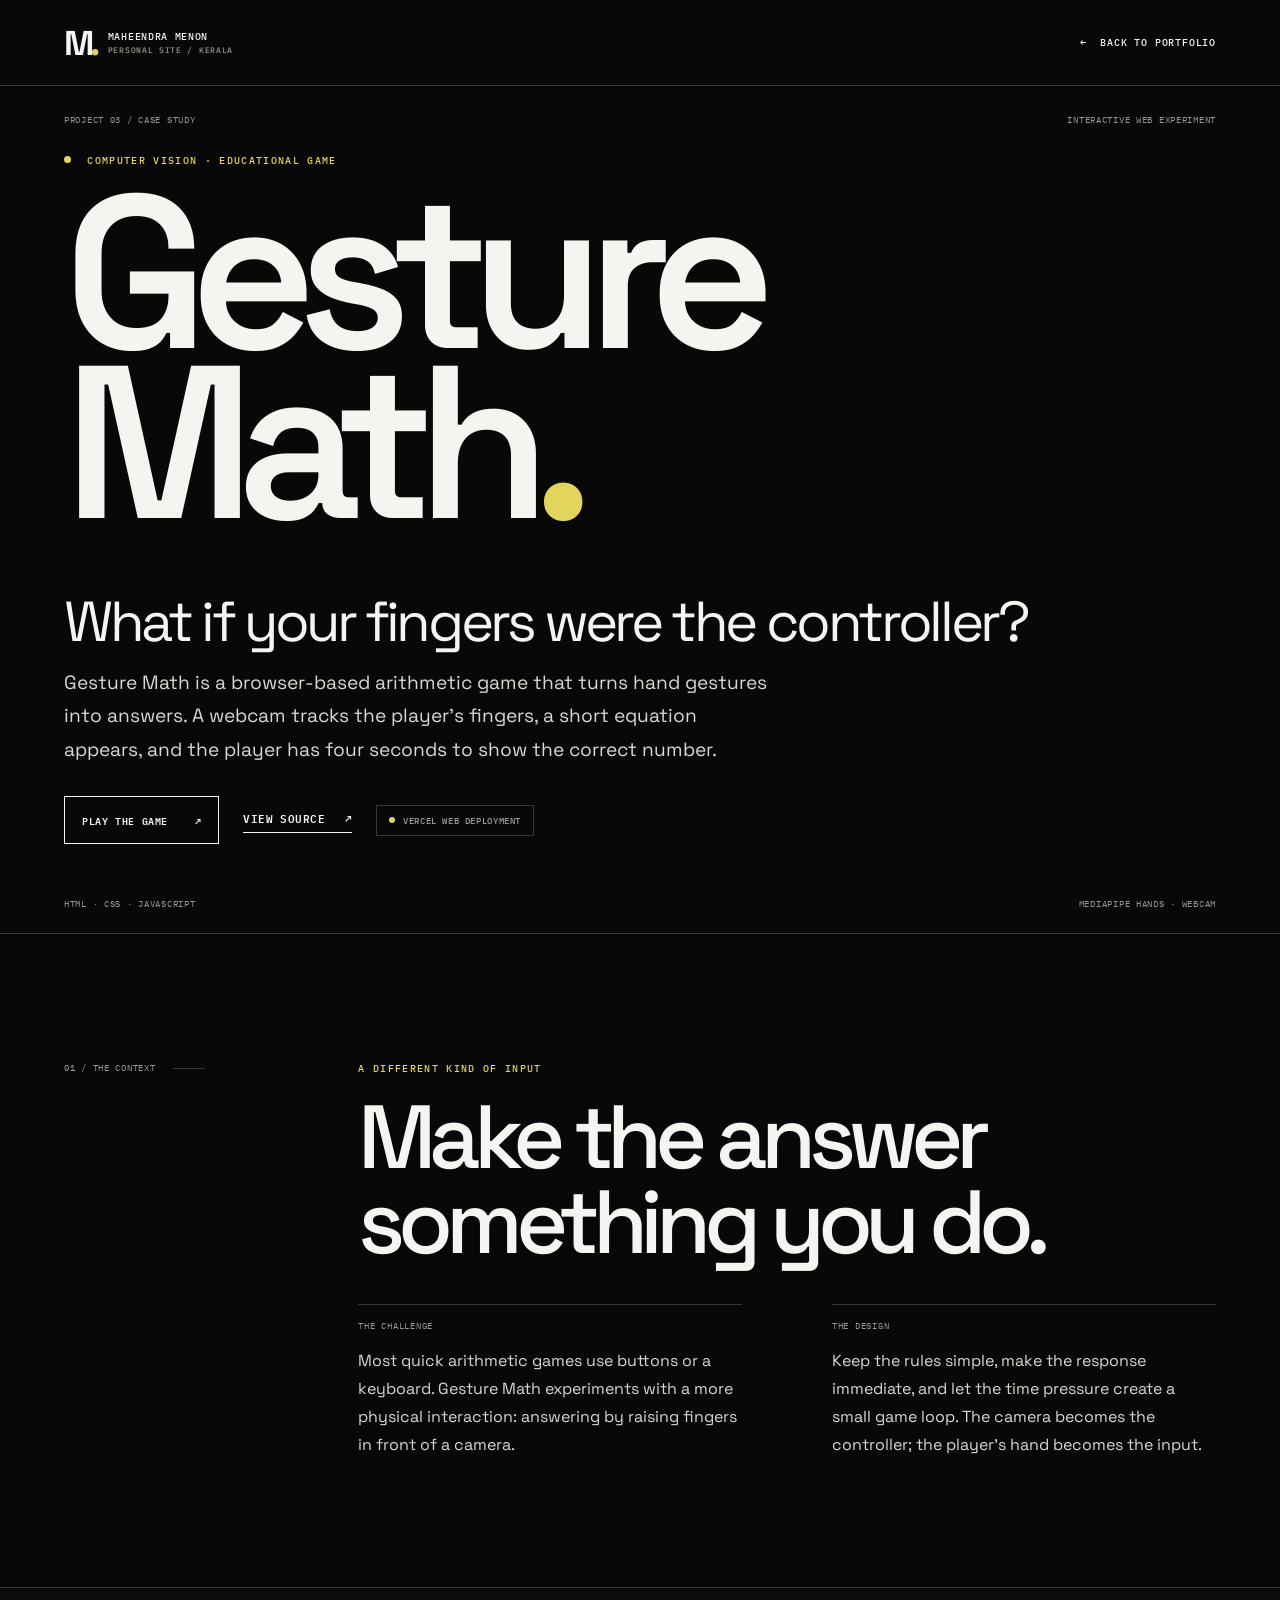
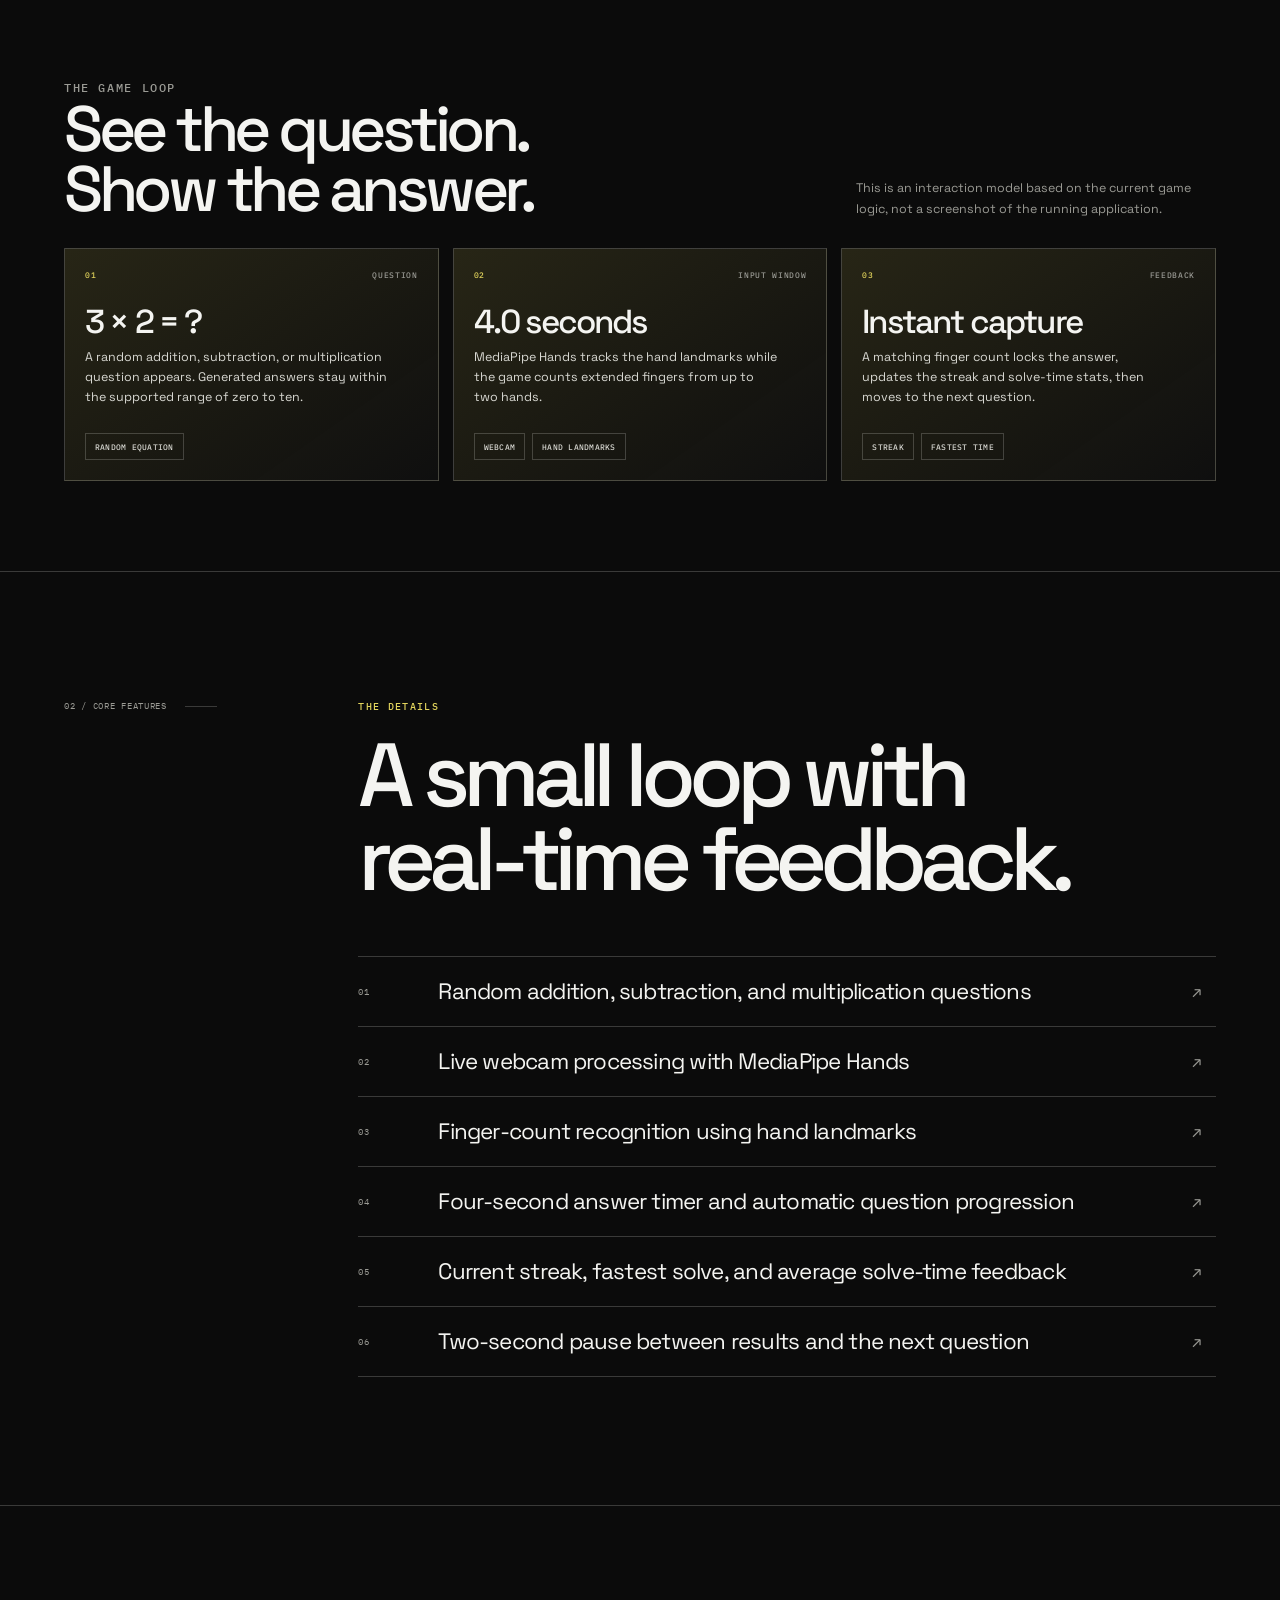
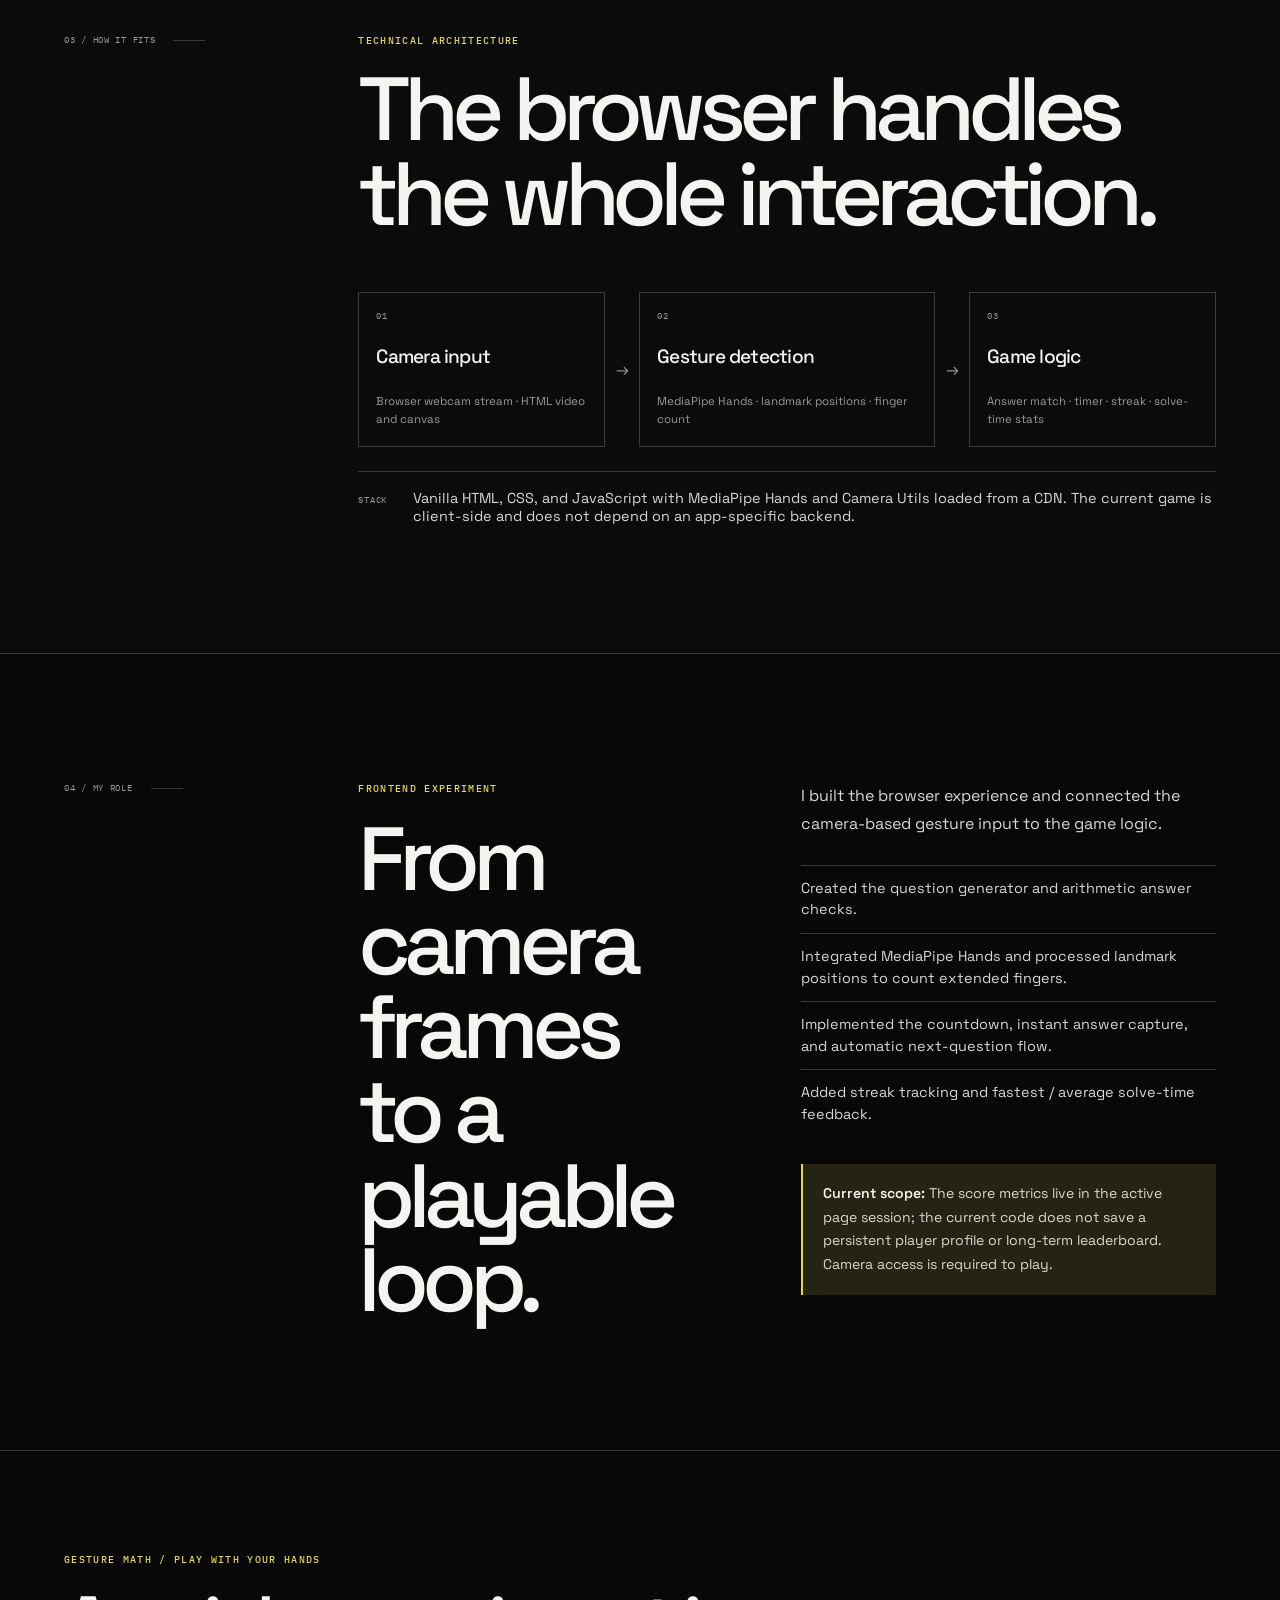
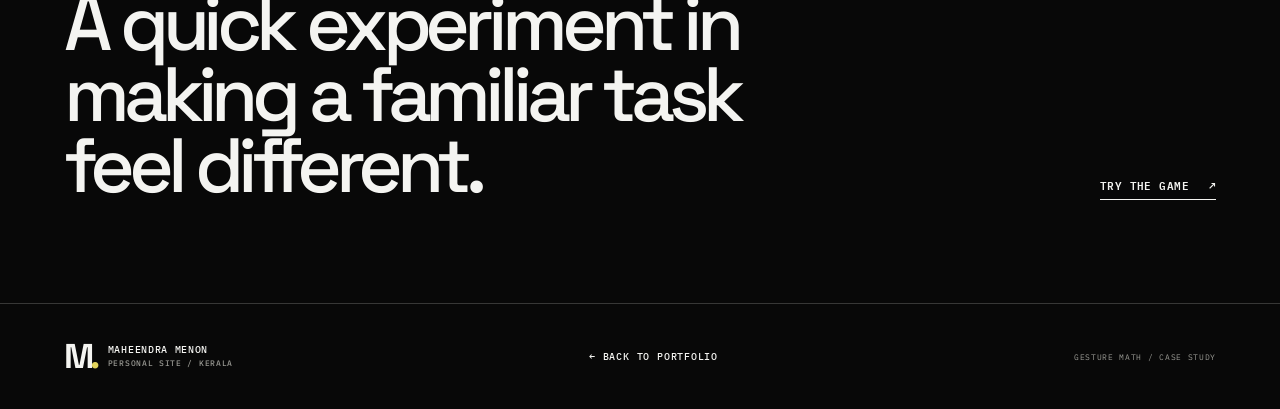
==== gesture-math.html @ e3977dea "Add case studies for Mavis, Kevin and Gesture Math" ====
<!doctype html>
<html lang="en">
<head>
  <meta charset="utf-8">
  <meta name="viewport" content="width=device-width, initial-scale=1">
  <meta name="theme-color" content="#080808">
  <meta name="description" content="Gesture Math case study: a browser-based arithmetic game that uses MediaPipe hand tracking as its input.">
  <meta property="og:type" content="article">
  <meta property="og:title" content="Gesture Math — Case Study | Maheendra Menon">
  <meta property="og:description" content="A webcam, a hand, and a four-second math challenge.">
  <title>Gesture Math — Case Study | Maheendra Menon</title>
  <link rel="preconnect" href="https://fonts.googleapis.com">
  <link rel="preconnect" href="https://fonts.gstatic.com" crossorigin>
  <link href="https://fonts.googleapis.com/css2?family=IBM+Plex+Mono:wght@400;500;600&family=Space+Grotesk:wght@400;500;600;700&display=swap" rel="stylesheet">
  <link rel="stylesheet" href="case-study.css">
</head>
<body data-project="gesture-math">
  <a class="skip-link" href="#main">Skip to case study</a>
  <header class="case-header">
    <a class="wordmark" href="index.html" aria-label="Back to Maheendra Menon's portfolio"><span class="mark">M<span>.</span></span><span>MAHEENDRA MENON<br><small>PERSONAL SITE / KERALA</small></span></a>
    <a class="back-link" href="index.html"><span aria-hidden="true">←</span> BACK TO PORTFOLIO</a>
  </header>
  <main id="main">
    <section class="case-hero" aria-labelledby="project-title">
      <div class="hero-meta mono"><span>PROJECT 03 / CASE STUDY</span><span>INTERACTIVE WEB EXPERIMENT</span></div>
      <p class="eyebrow"><span class="status-dot"></span> COMPUTER VISION · EDUCATIONAL GAME</p>
      <h1 id="project-title">Gesture Math<span class="period">.</span></h1>
      <p class="tagline">What if your fingers were the controller?</p>
      <p class="intro">Gesture Math is a browser-based arithmetic game that turns hand gestures into answers. A webcam tracks the player's fingers, a short equation appears, and the player has four seconds to show the correct number.</p>
      <div class="hero-actions">
        <a class="button-link" href="https://gesture-math.vercel.app/" target="_blank" rel="noopener noreferrer">PLAY THE GAME <span aria-hidden="true">↗</span></a>
        <a class="text-link" href="https://github.com/MaheendraHX/Math-game" target="_blank" rel="noopener noreferrer">VIEW SOURCE <span aria-hidden="true">↗</span></a>
        <span class="hero-status mono"><span class="status-dot"></span> VERCEL WEB DEPLOYMENT</span>
      </div>
      <div class="hero-index mono"><span>HTML · CSS · JAVASCRIPT</span><span>MEDIAPIPE HANDS · WEBCAM</span></div>
    </section>
    <section class="case-section overview" aria-labelledby="overview-title">
      <div class="section-rail mono"><span>01 / THE CONTEXT</span><span class="rail-line"></span></div>
      <div class="section-content">
        <p class="eyebrow">A DIFFERENT KIND OF INPUT</p>
        <h2 id="overview-title">Make the answer<br>something you do.</h2>
        <div class="two-column">
          <article><p class="label mono">THE CHALLENGE</p><p>Most quick arithmetic games use buttons or a keyboard. Gesture Math experiments with a more physical interaction: answering by raising fingers in front of a camera.</p></article>
          <article><p class="label mono">THE DESIGN</p><p>Keep the rules simple, make the response immediate, and let the time pressure create a small game loop. The camera becomes the controller; the player's hand becomes the input.</p></article>
        </div>
      </div>
    </section>
    <section class="case-visual-section" aria-labelledby="loop-title">
      <div class="visual-section-heading">
        <div><p class="eyebrow">THE GAME LOOP</p><h2 id="loop-title">See the question.<br>Show the answer.</h2></div>
        <p>This is an interaction model based on the current game logic, not a screenshot of the running application.</p>
      </div>
      <div class="visual-grid"><article class="visual-card"><div class="visual-card-top"><span class="visual-index">01</span><span>QUESTION</span></div><div><strong>3 × 2 = ?</strong><p>A random addition, subtraction, or multiplication question appears. Generated answers stay within the supported range of zero to ten.</p></div><div class="visual-tags"><span>RANDOM EQUATION</span></div></article>
        <article class="visual-card"><div class="visual-card-top"><span class="visual-index">02</span><span>INPUT WINDOW</span></div><div><strong>4.0 seconds</strong><p>MediaPipe Hands tracks the hand landmarks while the game counts extended fingers from up to two hands.</p></div><div class="visual-tags"><span>WEBCAM</span><span>HAND LANDMARKS</span></div></article>
        <article class="visual-card"><div class="visual-card-top"><span class="visual-index">03</span><span>FEEDBACK</span></div><div><strong>Instant capture</strong><p>A matching finger count locks the answer, updates the streak and solve-time stats, then moves to the next question.</p></div><div class="visual-tags"><span>STREAK</span><span>FASTEST TIME</span></div></article></div>
    </section>
    <section class="case-section feature-section" aria-labelledby="features-title">
      <div class="section-rail mono"><span>02 / CORE FEATURES</span><span class="rail-line"></span></div>
      <div class="section-content">
        <p class="eyebrow">THE DETAILS</p>
        <h2 id="features-title">A small loop with<br>real-time feedback.</h2>
        <ul class="feature-list"><li><span class="feature-no mono">01</span><span class="feature-name">Random addition, subtraction, and multiplication questions</span><span class="feature-mark" aria-hidden="true">↗</span></li>
          <li><span class="feature-no mono">02</span><span class="feature-name">Live webcam processing with MediaPipe Hands</span><span class="feature-mark" aria-hidden="true">↗</span></li>
          <li><span class="feature-no mono">03</span><span class="feature-name">Finger-count recognition using hand landmarks</span><span class="feature-mark" aria-hidden="true">↗</span></li>
          <li><span class="feature-no mono">04</span><span class="feature-name">Four-second answer timer and automatic question progression</span><span class="feature-mark" aria-hidden="true">↗</span></li>
          <li><span class="feature-no mono">05</span><span class="feature-name">Current streak, fastest solve, and average solve-time feedback</span><span class="feature-mark" aria-hidden="true">↗</span></li>
          <li><span class="feature-no mono">06</span><span class="feature-name">Two-second pause between results and the next question</span><span class="feature-mark" aria-hidden="true">↗</span></li></ul>
        
      </div>
    </section>
    <section class="case-section architecture" aria-labelledby="architecture-title">
      <div class="section-rail mono"><span>03 / HOW IT FITS</span><span class="rail-line"></span></div>
      <div class="section-content">
        <p class="eyebrow">TECHNICAL ARCHITECTURE</p>
        <h2 id="architecture-title">The browser handles<br>the whole interaction.</h2>
        <div class="architecture-flow" aria-label="Webcam video is processed by MediaPipe Hands, finger counts are compared to a generated answer, then the game updates the score"><div class="flow-node"><span class="flow-number mono">01</span><strong>Camera input</strong><span>Browser webcam stream · HTML video and canvas</span></div>
          <span class="flow-arrow" aria-hidden="true">→</span><div class="flow-node"><span class="flow-number mono">02</span><strong>Gesture detection</strong><span>MediaPipe Hands · landmark positions · finger count</span></div>
          <span class="flow-arrow" aria-hidden="true">→</span><div class="flow-node"><span class="flow-number mono">03</span><strong>Game logic</strong><span>Answer match · timer · streak · solve-time stats</span></div></div>
        <div class="auth-note"><span class="label mono">STACK</span><p>Vanilla HTML, CSS, and JavaScript with MediaPipe Hands and Camera Utils loaded from a CDN. The current game is client-side and does not depend on an app-specific backend.</p></div>
      </div>
    </section>
    <section class="case-section contribution" aria-labelledby="role-title">
      <div class="section-rail mono"><span>04 / MY ROLE</span><span class="rail-line"></span></div>
      <div class="section-content contribution-layout">
        <div><p class="eyebrow">FRONTEND EXPERIMENT</p><h2 id="role-title">From camera frames<br>to a playable loop.</h2></div>
        <div class="contribution-copy">
          <p>I built the browser experience and connected the camera-based gesture input to the game logic.</p>
          <ul class="plain-list"><li>Created the question generator and arithmetic answer checks.</li>
            <li>Integrated MediaPipe Hands and processed landmark positions to count extended fingers.</li>
            <li>Implemented the countdown, instant answer capture, and automatic next-question flow.</li>
            <li>Added streak tracking and fastest / average solve-time feedback.</li></ul>
          <div class="scope-note"><strong>Current scope:</strong> The score metrics live in the active page session; the current code does not save a persistent player profile or long-term leaderboard. Camera access is required to play.</div>
        </div>
      </div>
    </section>
    <section class="case-close" aria-label="Project links">
      <div><p class="eyebrow">GESTURE MATH / PLAY WITH YOUR HANDS</p><h2>A quick experiment in making a familiar task feel different.</h2></div>
      <a class="text-link" href="https://gesture-math.vercel.app/" target="_blank" rel="noopener noreferrer">TRY THE GAME <span aria-hidden="true">↗</span></a>
    </section>
  </main>
  <footer class="case-footer"><a class="wordmark" href="index.html"><span class="mark">M<span>.</span></span><span>MAHEENDRA MENON<br><small>PERSONAL SITE / KERALA</small></span></a><a class="back-link" href="index.html">← BACK TO PORTFOLIO</a><span class="mono footer-note">GESTURE MATH / CASE STUDY</span></footer>
</body>
</html>
---- case-study.css ----
:root{color-scheme:dark;--paper:#080808;--paper-2:#151515;--ink:#f4f4f1;--soft:#d8d8d2;--muted:#9a9a94;--rule:rgba(244,244,241,.2);--mono:'IBM Plex Mono',ui-monospace,SFMono-Regular,Consolas,monospace;--sans:'Space Grotesk',Arial,sans-serif;--gutter:clamp(20px,5vw,76px);--ease:cubic-bezier(.2,.8,.2,1);--accent:#FFDE42;--accent-soft:rgba(255,222,66,.12)}
*{box-sizing:border-box}html{scroll-behavior:smooth;scroll-padding-top:90px}body{margin:0;background:var(--paper);color:var(--ink);font-family:var(--sans);-webkit-font-smoothing:antialiased}a{color:inherit;text-decoration:none}.mono{font-family:var(--mono);letter-spacing:.08em}.skip-link{position:absolute;left:var(--gutter);top:-60px;z-index:10;padding:12px;background:var(--ink);color:var(--paper)}.skip-link:focus{top:12px}.case-header,.case-footer{min-height:86px;padding:18px var(--gutter);display:flex;justify-content:space-between;align-items:center;border-bottom:1px solid var(--rule)}.wordmark{display:flex;gap:12px;align-items:center;font-family:var(--mono);font-size:.62rem;font-weight:500;letter-spacing:.07em}.wordmark small{color:var(--muted);font-size:.53rem}.mark{font-family:var(--sans);font-size:2.15rem;font-weight:700;letter-spacing:-.12em}.mark span,.period{color:var(--accent)}.back-link{font:500 .62rem var(--mono);letter-spacing:.08em}.back-link span{padding-right:7px}.back-link:hover,.text-link:hover{color:var(--muted)}
.case-hero{min-height:min(790px,calc(100svh - 86px));padding:28px var(--gutter) 24px;display:flex;flex-direction:column;justify-content:center;position:relative;overflow:hidden;border-bottom:1px solid var(--rule)}.hero-meta,.hero-index{display:flex;justify-content:space-between;color:var(--muted);font-size:.56rem}.hero-meta{position:absolute;left:var(--gutter);right:var(--gutter);top:28px}.eyebrow{margin:0 0 22px;color:var(--accent);font:500 .64rem var(--mono);letter-spacing:.13em}.case-hero>.eyebrow{margin-top:40px}.status-dot{display:inline-block;width:7px;height:7px;margin-right:9px;border-radius:50%;background:var(--accent);vertical-align:1px}.case-hero h1{margin:0;font-size:clamp(5rem,17vw,15rem);line-height:.78;letter-spacing:-.085em;font-weight:600}.tagline{margin:clamp(30px,5vw,64px) 0 14px;font-size:clamp(1.55rem,4.4vw,3.8rem);line-height:1.05;letter-spacing:-.06em}.intro{max-width:710px;margin:0;color:var(--soft);font-size:clamp(1rem,1.5vw,1.2rem);line-height:1.75}.hero-actions{display:flex;align-items:center;gap:24px;flex-wrap:wrap;margin-top:30px}.button-link{padding:14px 17px;border:1px solid var(--ink);font:600 .64rem var(--mono);letter-spacing:.06em;transition:background .2s,color .2s}.button-link span{margin-left:20px}.button-link:hover{background:var(--ink);color:var(--paper)}.retired-note{font-size:.56rem;color:var(--muted)}.retired-note .status-dot{background:#777;box-shadow:0 0 0 4px rgba(154,154,148,.12)}.hero-index{margin-top:auto;padding-top:54px}
.case-section{display:grid;grid-template-columns:clamp(125px,18vw,250px) minmax(0,1fr);gap:clamp(24px,5vw,70px);padding:clamp(78px,10vw,145px) var(--gutter);border-bottom:1px solid var(--rule)}.section-rail{display:flex;align-items:flex-start;gap:18px;color:var(--muted);font-size:.56rem;white-space:nowrap}.rail-line{display:block;width:32px;height:1px;margin-top:6px;background:var(--rule)}.section-content{min-width:0}.section-content>.eyebrow,.gallery-heading .eyebrow{margin-bottom:20px}.section-content h2,.gallery-heading h2{margin:0 0 40px;font-size:clamp(2.8rem,7vw,6.4rem);line-height:.94;letter-spacing:-.08em;font-weight:500}.two-column{display:grid;grid-template-columns:repeat(2,minmax(0,1fr));gap:clamp(28px,7vw,100px);max-width:920px}.two-column article{border-top:1px solid var(--rule);padding-top:14px}.label{margin:0 0 15px;color:var(--muted);font-size:.58rem}.two-column article>p:last-child,.contribution-copy>p,.status-copy>p{margin:0;color:var(--soft);font-size:1rem;line-height:1.75}.feature-section{background:#0b0b0b}.feature-list{list-style:none;padding:0;margin:55px 0 0;border-top:1px solid var(--rule);max-width:950px}.feature-list li{min-height:70px;display:grid;grid-template-columns:70px 1fr 24px;align-items:center;gap:10px;border-bottom:1px solid var(--rule)}.feature-no{color:var(--muted);font-size:.59rem}.feature-name{font-size:clamp(1rem,2vw,1.4rem);letter-spacing:-.035em}.feature-mark{color:var(--muted)}.feature-note{margin:24px 0 0;color:var(--muted);font-size:.55rem;line-height:1.8}
.contribution-layout,.status-layout{display:grid;grid-template-columns:minmax(240px,.9fr) minmax(0,1.1fr);gap:clamp(28px,8vw,110px)}.contribution-layout h2,.status-layout h2{margin-bottom:0}.contribution-copy>p{max-width:55ch}.plain-list{list-style:none;margin:27px 0 0;padding:0}.plain-list li{padding:12px 0;border-top:1px solid var(--rule);font-size:.9rem;color:var(--soft);line-height:1.5}.architecture{background:#0b0b0b}.architecture-flow{display:grid;grid-template-columns:minmax(0,1fr) 34px minmax(0,1.2fr) 34px minmax(0,1fr);align-items:stretch;margin-top:56px}.flow-node{min-height:155px;padding:17px;border:1px solid var(--rule);display:flex;flex-direction:column;justify-content:space-between;gap:18px}.flow-number{color:var(--muted);font-size:.55rem}.flow-node strong{font-size:1.2rem;font-weight:500;letter-spacing:-.04em}.flow-node>span:last-child{color:var(--muted);font-size:.72rem;line-height:1.55}.flow-arrow{align-self:center;text-align:center;color:var(--muted)}.auth-note{display:flex;gap:26px;align-items:baseline;margin-top:24px;padding-top:17px;border-top:1px solid var(--rule)}.auth-note .label{flex:none}.auth-note p{margin:0;color:var(--soft);font-size:.9rem}
.gallery-section{padding:clamp(78px,10vw,145px) var(--gutter);border-bottom:1px solid var(--rule)}.gallery-heading{display:flex;justify-content:space-between;align-items:end;gap:30px;margin:0 0 45px}.gallery-heading h2{margin-bottom:0}.gallery-note{margin:0 0 5px;color:var(--muted);font-size:.8rem;line-height:1.7}.screenshot-grid{display:grid;grid-template-columns:repeat(2,minmax(0,1fr));gap:34px 22px}.shot{margin:0;min-width:0}.shot-wide{grid-column:span 2}.shot>a{position:relative;display:flex;align-items:center;justify-content:center;background:#111;border:1px solid var(--rule);overflow:hidden}.shot img{display:block;width:100%;height:auto;max-height:620px;object-fit:contain;transition:transform .5s var(--ease)}.shot>a:hover img{transform:scale(1.015)}.expand-mark{position:absolute;right:12px;top:12px;width:30px;height:30px;display:grid;place-items:center;background:rgba(8,8,8,.85);font-size:.9rem;opacity:0;transition:opacity .2s}.shot>a:hover .expand-mark,.shot>a:focus-visible .expand-mark{opacity:1}.shot figcaption{display:flex;gap:12px;align-items:center;padding-top:12px;font-size:.86rem}.shot figcaption span{color:var(--muted);font-size:.56rem}.status-copy>p{max-width:58ch}.status-copy .label{margin-top:34px}.status-copy .plain-list{margin-top:0}.text-link{display:inline-block;margin-top:28px;padding-bottom:5px;border-bottom:1px solid var(--ink);font:600 .7rem var(--mono);letter-spacing:.04em}.text-link span{padding-left:12px}.case-footer{min-height:105px;border-top:0;border-bottom:0}.footer-note{color:var(--muted);font-size:.53rem}
@media(max-width:850px){.case-section{grid-template-columns:1fr;gap:27px}.section-rail{justify-content:space-between}.rail-line{flex:1}.architecture-flow{grid-template-columns:1fr;gap:10px}.flow-arrow{transform:rotate(90deg);padding:3px}.flow-node{min-height:125px}.contribution-layout,.status-layout{grid-template-columns:1fr;gap:35px}}
@media(max-width:600px){.case-header{min-height:70px;padding-inline:20px}.wordmark{font-size:.53rem;gap:9px}.wordmark small{font-size:.45rem}.mark{font-size:1.8rem}.back-link{font-size:.5rem}.case-hero{min-height:calc(91svh - 70px);padding:28px 20px 22px}.hero-meta{left:20px;right:20px;font-size:.46rem}.hero-meta span:last-child{text-align:right}.case-hero>.eyebrow{font-size:.53rem;margin-top:34px}.case-hero h1{font-size:clamp(4.25rem,19vw,7.2rem)}.tagline{font-size:clamp(1.65rem,7.6vw,2.5rem)}.intro{font-size:.95rem}.hero-actions{gap:18px}.button-link{font-size:.55rem}.hero-index{font-size:.45rem;gap:14px}.case-section,.gallery-section{padding:76px 20px}.section-content h2,.gallery-heading h2{font-size:clamp(2.7rem,13vw,4.7rem);margin-bottom:30px}.two-column{grid-template-columns:1fr;gap:25px}.feature-list{margin-top:38px}.feature-list li{grid-template-columns:38px 1fr 20px;min-height:66px}.feature-note{font-size:.49rem}.gallery-heading{display:block;margin-bottom:32px}.gallery-note{margin-top:18px;font-size:.72rem}.screenshot-grid{grid-template-columns:1fr;gap:27px}.shot-wide{grid-column:auto}.shot img{max-height:none}.shot figcaption{font-size:.79rem}.auth-note{display:block}.auth-note p{line-height:1.6}.case-footer{padding-inline:20px;flex-wrap:wrap;gap:15px}.footer-note{display:none}}
@media(prefers-reduced-motion:reduce){html{scroll-behavior:auto}*,*::before,*::after{transition-duration:.01ms!important;animation-duration:.01ms!important;animation-iteration-count:1!important}}

@media(min-width:851px){.status-layout h2{font-size:clamp(2.8rem,5.2vw,5rem)}}



body[data-project="mavis"]{--accent:#a58aee;--accent-soft:rgba(165,138,238,.13)}
body[data-project="kevin"]{--accent:#a4bcae;--accent-soft:rgba(164,188,174,.13)}
body[data-project="gesture-math"]{--accent:#e2d45c;--accent-soft:rgba(226,212,92,.13)}
body[data-project="syndeo"]{--accent:#FFDE42;--accent-soft:rgba(255,222,66,.12)}
.hero-status{display:inline-flex;align-items:center;gap:8px;padding:9px 12px;border:1px solid var(--rule);color:var(--muted);font:500 .55rem var(--mono);letter-spacing:.07em}
.hero-status .status-dot{width:6px;height:6px;margin:0}
.hero-actions .text-link{margin-top:0}
.case-visual-section{padding:clamp(55px,7vw,96px) var(--gutter);border-bottom:1px solid var(--rule);background:#0b0b0b}
.visual-section-heading{display:flex;justify-content:space-between;align-items:end;gap:24px;margin-bottom:28px}
.visual-section-heading h2{margin:0;font-size:clamp(2.1rem,5vw,4.5rem);line-height:.95;letter-spacing:-.07em;font-weight:500}
.visual-section-heading p{max-width:360px;margin:0;color:var(--muted);font-size:.78rem;line-height:1.7}
.visual-grid{display:grid;grid-template-columns:repeat(3,minmax(0,1fr));gap:14px}
.visual-card{min-height:190px;padding:20px;border:1px solid var(--rule);background:linear-gradient(145deg,var(--accent-soft),rgba(255,255,255,.015));display:flex;flex-direction:column;justify-content:space-between;gap:25px}
.visual-card-top{display:flex;justify-content:space-between;gap:12px;color:var(--muted);font:500 .53rem var(--mono);letter-spacing:.08em}
.visual-index{color:var(--accent)}
.visual-card strong{display:block;max-width:14ch;font-size:clamp(1.35rem,2.6vw,2.25rem);font-weight:500;line-height:1;letter-spacing:-.055em}
.visual-card p{max-width:38ch;margin:10px 0 0;color:var(--soft);font-size:.78rem;line-height:1.6}
.visual-tags{display:flex;flex-wrap:wrap;gap:7px}
.visual-tags span{padding:7px 9px;border:1px solid var(--rule);color:var(--soft);font:500 .52rem var(--mono);letter-spacing:.03em}
.scope-note{margin-top:26px;padding:18px 20px;border-left:2px solid var(--accent);background:var(--accent-soft);color:var(--soft);font-size:.88rem;line-height:1.7}
.scope-note strong{color:var(--ink);font-weight:600}
.case-close{padding:clamp(60px,8vw,110px) var(--gutter);display:flex;justify-content:space-between;align-items:end;gap:28px;border-bottom:1px solid var(--rule)}
.case-close h2{max-width:740px;margin:0;font-size:clamp(2.4rem,6vw,5.8rem);line-height:.92;letter-spacing:-.08em;font-weight:500}
.case-close .text-link{flex:none}
@media(max-width:850px){.visual-grid{grid-template-columns:1fr 1fr}.visual-grid .visual-card:last-child{grid-column:span 2}}
@media(max-width:600px){.visual-section-heading{display:block}.visual-section-heading p{margin-top:16px}.visual-grid{grid-template-columns:1fr}.visual-grid .visual-card:last-child{grid-column:auto}.visual-card{min-height:155px}.case-close{display:block}.case-close .text-link{margin-top:26px}}
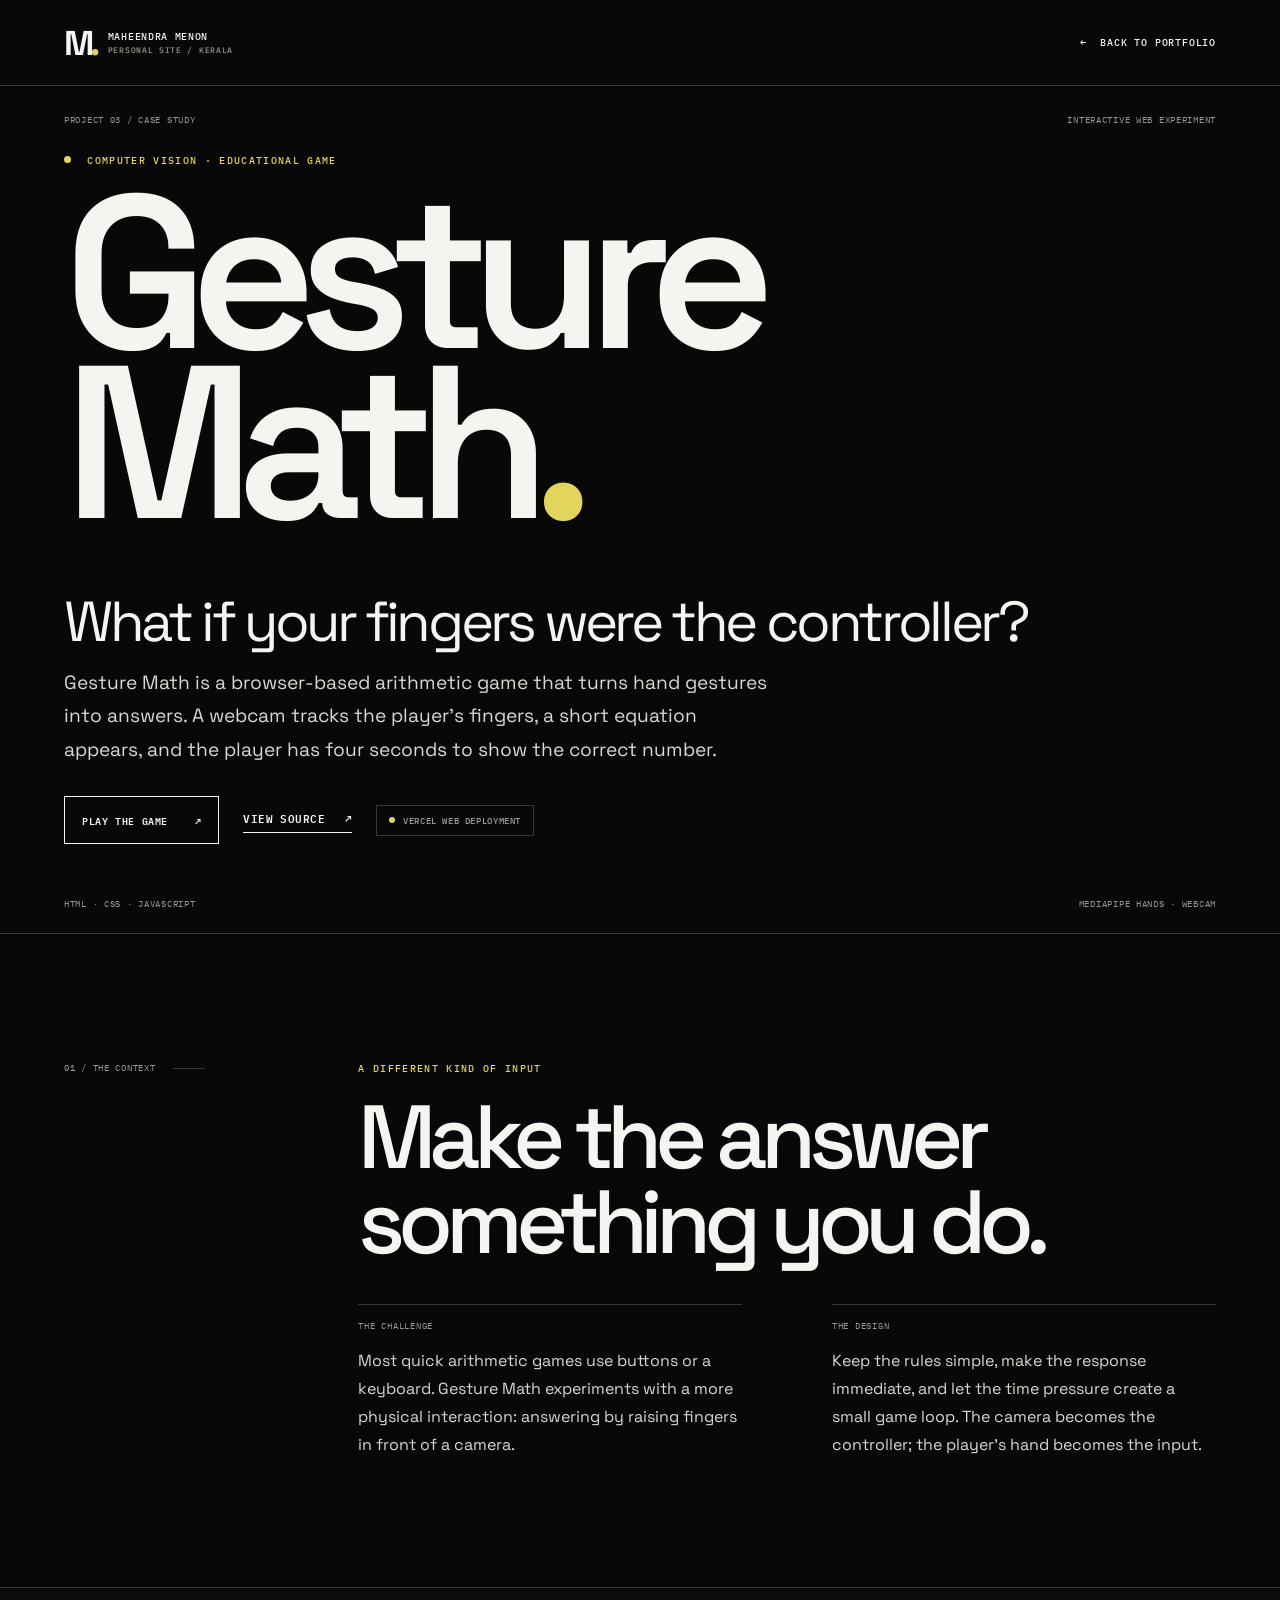
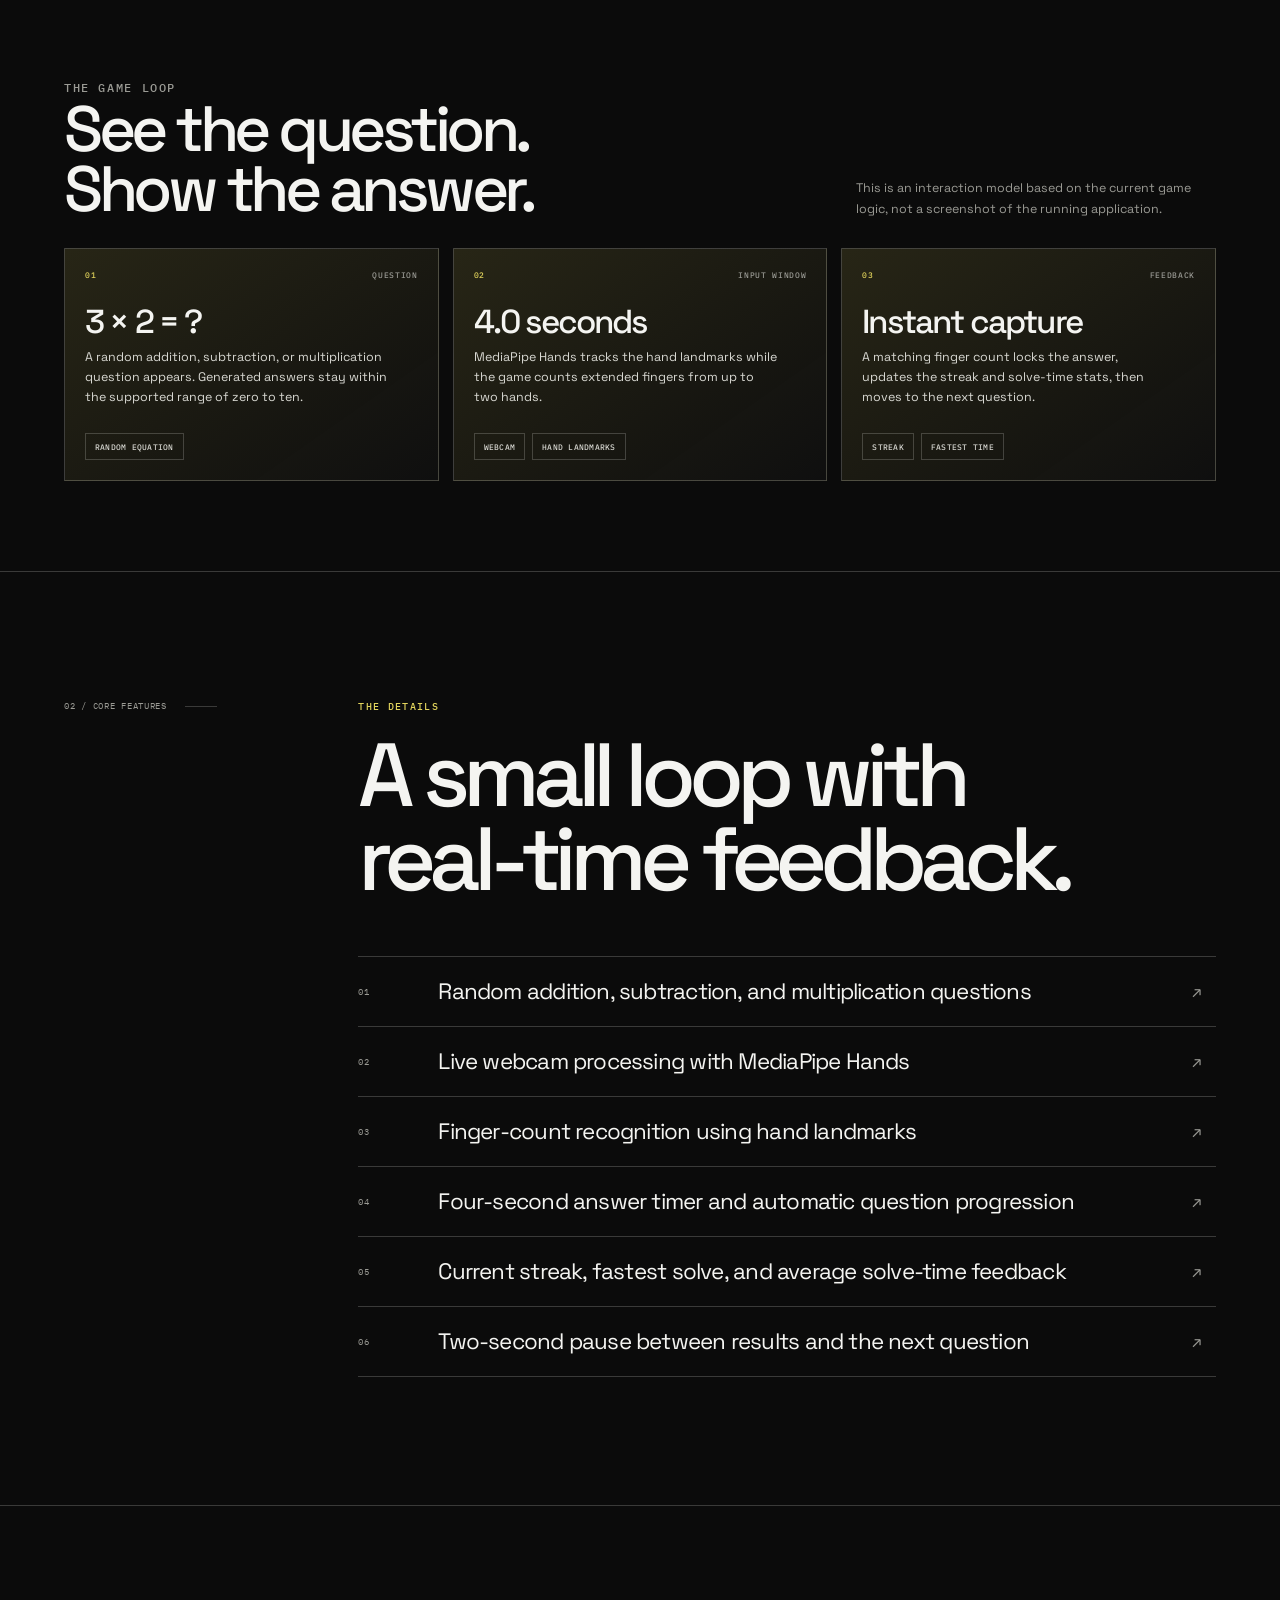
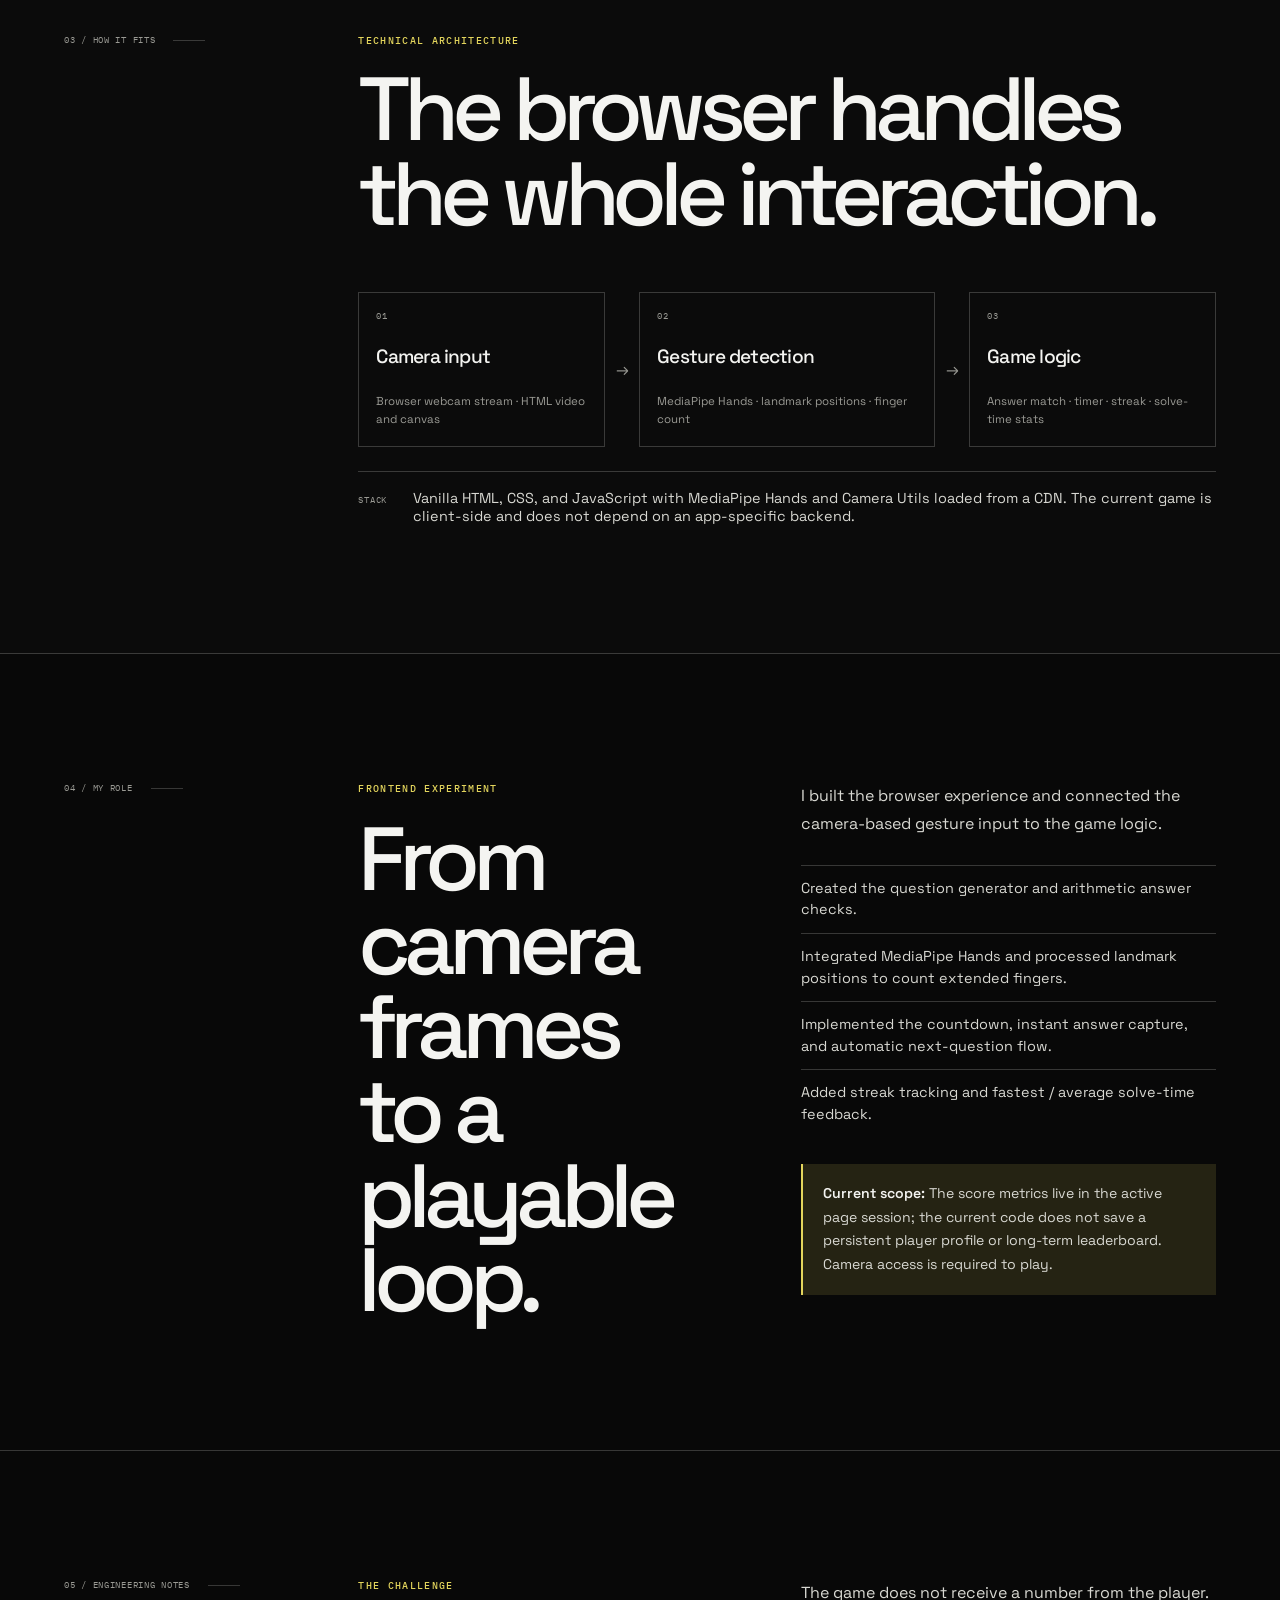
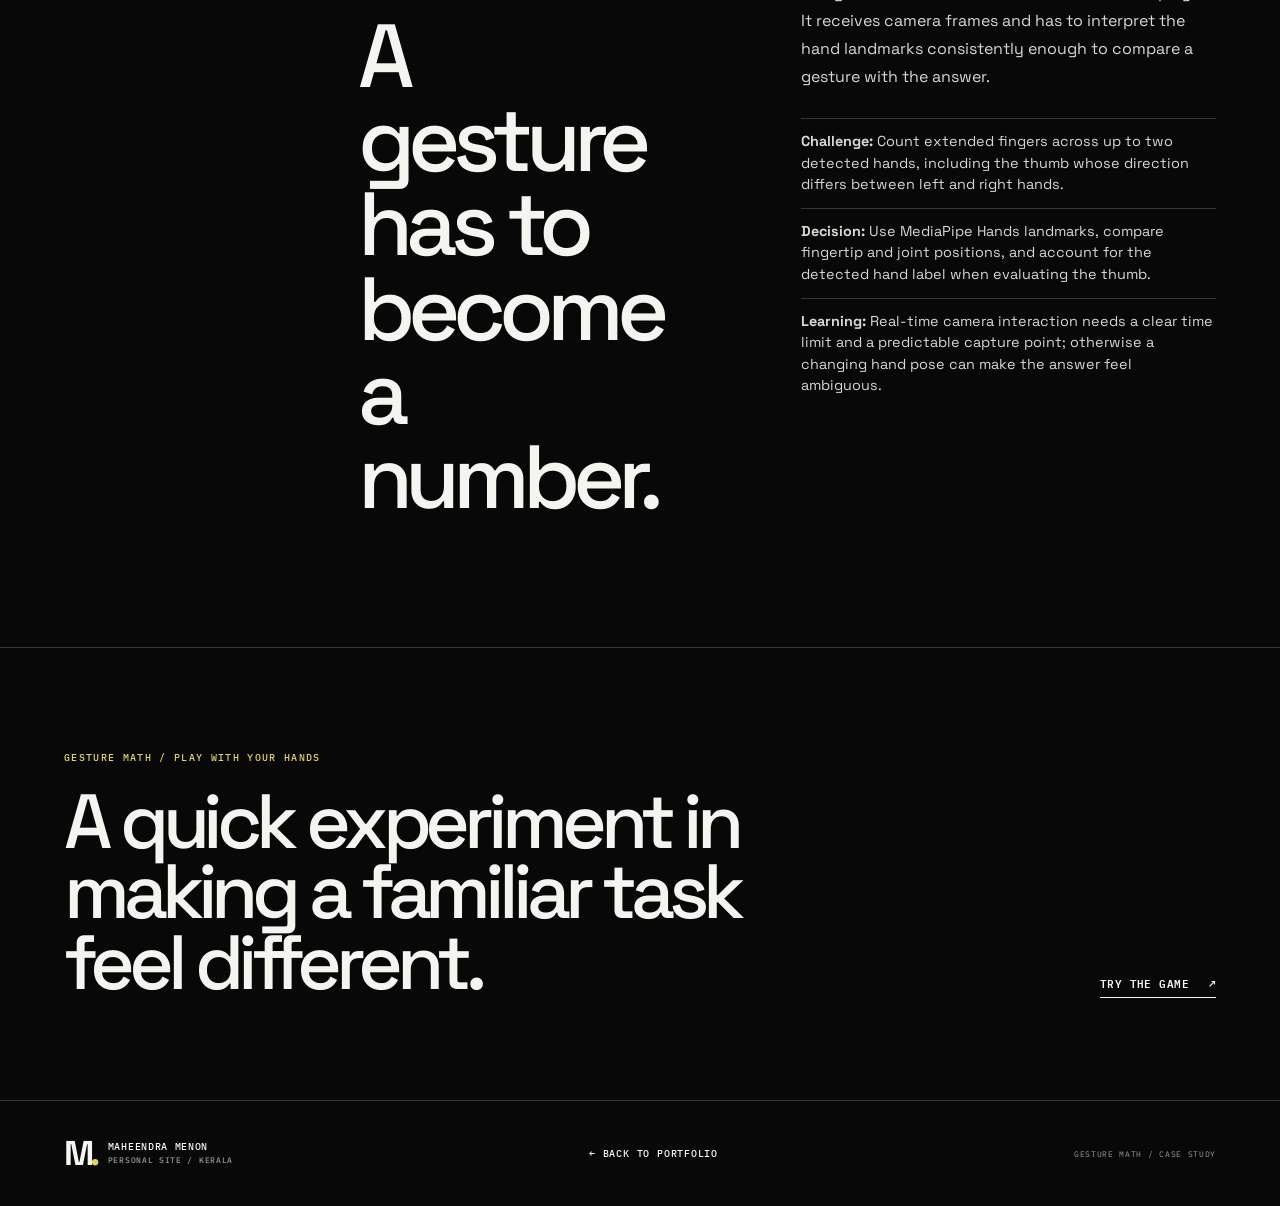
==== commit 7271d271: "Improve gesture-math case study clarity" ====
--- a/gesture-math.html
+++ b/gesture-math.html
@@ -4,6 +4,7 @@
   <meta charset="utf-8">
   <meta name="viewport" content="width=device-width, initial-scale=1">
   <meta name="theme-color" content="#080808">
+  <link rel="icon" type="image/svg+xml" href="favicon.svg">
   <meta name="description" content="Gesture Math case study: a browser-based arithmetic game that uses MediaPipe hand tracking as its input.">
   <meta property="og:type" content="article">
   <meta property="og:title" content="Gesture Math — Case Study | Maheendra Menon">
@@ -93,6 +94,20 @@
         </div>
       </div>
     </section>
+    <section class="case-section contribution" aria-labelledby="engineering-title">
+      <div class="section-rail mono"><span>05 / ENGINEERING NOTES</span><span class="rail-line"></span></div>
+      <div class="section-content contribution-layout">
+        <div><p class="eyebrow">THE CHALLENGE</p><h2 id="engineering-title">A gesture has to<br>become a number.</h2></div>
+        <div class="contribution-copy">
+          <p>The game does not receive a number from the player. It receives camera frames and has to interpret the hand landmarks consistently enough to compare a gesture with the answer.</p>
+          <ul class="plain-list">
+            <li><strong>Challenge:</strong> Count extended fingers across up to two detected hands, including the thumb whose direction differs between left and right hands.</li>
+            <li><strong>Decision:</strong> Use MediaPipe Hands landmarks, compare fingertip and joint positions, and account for the detected hand label when evaluating the thumb.</li>
+            <li><strong>Learning:</strong> Real-time camera interaction needs a clear time limit and a predictable capture point; otherwise a changing hand pose can make the answer feel ambiguous.</li>
+          </ul>
+        </div>
+      </div>
+    </section>
     <section class="case-close" aria-label="Project links">
       <div><p class="eyebrow">GESTURE MATH / PLAY WITH YOUR HANDS</p><h2>A quick experiment in making a familiar task feel different.</h2></div>
       <a class="text-link" href="https://gesture-math.vercel.app/" target="_blank" rel="noopener noreferrer">TRY THE GAME <span aria-hidden="true">↗</span></a>
